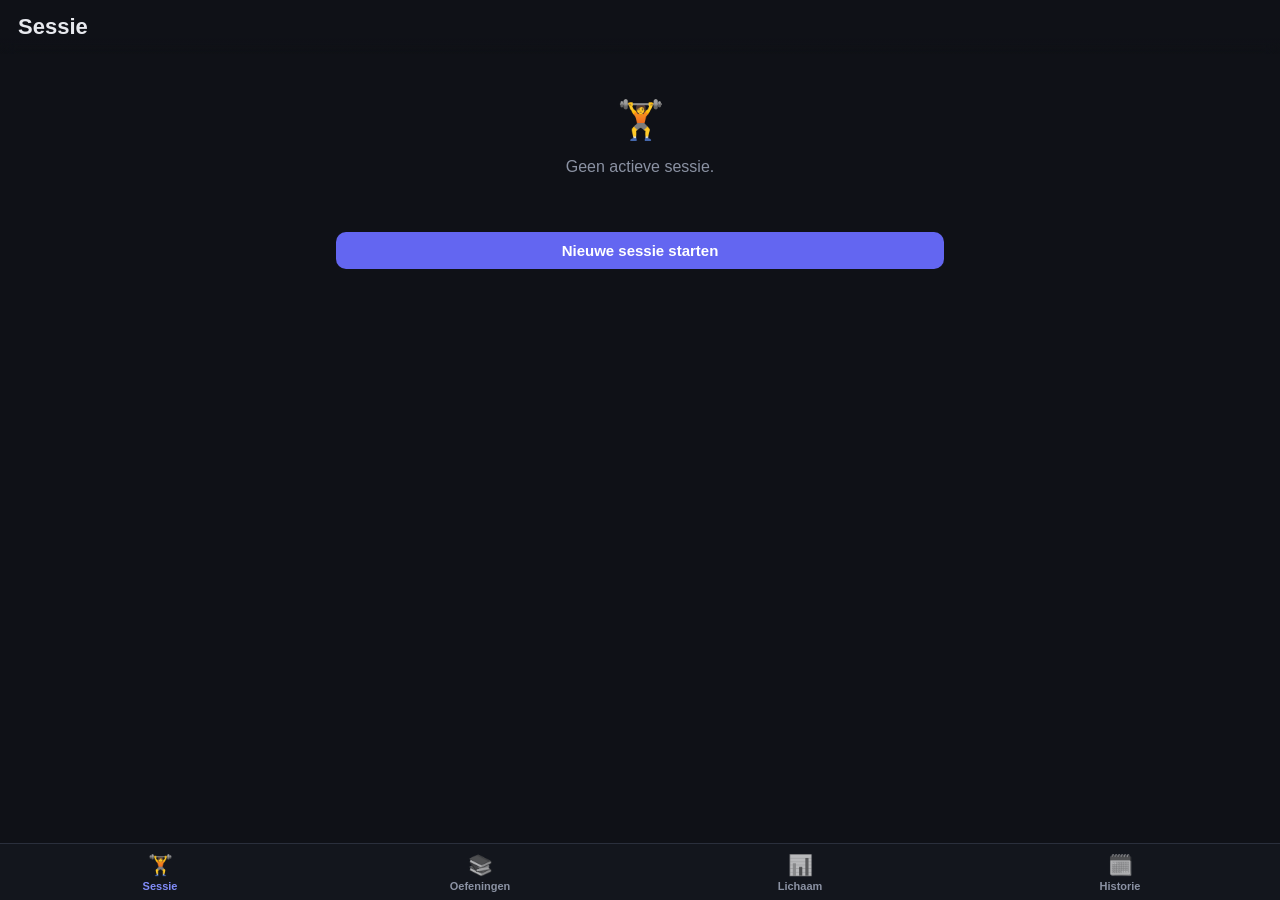
==== index.html @ 873b9fd0 "Add files via upload" ====
<!DOCTYPE html>
<html lang="nl">
<head>
  <meta charset="UTF-8" />
  <meta name="viewport" content="width=device-width, initial-scale=1, viewport-fit=cover, maximum-scale=1" />
  <title>Gym Tracker</title>
  <meta name="theme-color" content="#0f1117" />
  <link rel="manifest" href="./manifest.webmanifest" />
  <link rel="apple-touch-icon" href="./icons/icon-192.png" />
  <meta name="apple-mobile-web-app-capable" content="yes" />
  <meta name="apple-mobile-web-app-status-bar-style" content="black-translucent" />
  <meta name="apple-mobile-web-app-title" content="Gym" />
  <link rel="stylesheet" href="./styles.css" />
</head>
<body>
  <header class="app-header">
    <h1 id="view-title">Sessie</h1>
    <div id="header-action"></div>
  </header>

  <main id="view"></main>

  <nav class="tabbar">
    <button class="tab" data-view="session"><span class="ico">🏋️</span><span>Sessie</span></button>
    <button class="tab" data-view="library"><span class="ico">📚</span><span>Oefeningen</span></button>
    <button class="tab" data-view="body"><span class="ico">📊</span><span>Lichaam</span></button>
    <button class="tab" data-view="history"><span class="ico">🗓️</span><span>Historie</span></button>
  </nav>

  <!-- Modal-host -->
  <div id="modal-root"></div>

  <script src="./app.js"></script>
</body>
</html>
---- styles.css ----
:root {
  --bg: #0f1117;
  --surface: #181b24;
  --surface-2: #20242f;
  --border: #2a2f3c;
  --text: #e7e9ee;
  --muted: #8b92a3;
  --accent: #6366f1;
  --accent-2: #818cf8;
  --danger: #ef4444;
  --ok: #22c55e;
  --radius: 14px;
  --safe-top: env(safe-area-inset-top, 0px);
  --safe-bottom: env(safe-area-inset-bottom, 0px);
}

* { box-sizing: border-box; -webkit-tap-highlight-color: transparent; }

html, body {
  margin: 0;
  background: var(--bg);
  color: var(--text);
  font-family: -apple-system, BlinkMacSystemFont, "Segoe UI", Roboto, sans-serif;
  font-size: 16px;
  overscroll-behavior-y: none;
}

body {
  min-height: 100vh;
  padding-bottom: calc(72px + var(--safe-bottom));
}

/* Header */
.app-header {
  position: sticky;
  top: 0;
  z-index: 10;
  display: flex;
  align-items: center;
  justify-content: space-between;
  padding: calc(var(--safe-top) + 14px) 18px 14px;
  background: linear-gradient(180deg, var(--bg) 70%, transparent);
  backdrop-filter: blur(8px);
}
.app-header h1 { font-size: 22px; font-weight: 700; margin: 0; }

#header-action button { font-size: 14px; }

/* Main */
main { padding: 4px 16px 24px; max-width: 640px; margin: 0 auto; }

/* Cards */
.card {
  background: var(--surface);
  border: 1px solid var(--border);
  border-radius: var(--radius);
  padding: 16px;
  margin-bottom: 12px;
}
.card-head {
  display: flex; align-items: center; justify-content: space-between;
  gap: 10px; margin-bottom: 10px;
}
.card-head h3 { margin: 0; font-size: 17px; }

.muted { color: var(--muted); }
.small { font-size: 13px; }
.center { text-align: center; }
.empty { color: var(--muted); text-align: center; padding: 40px 16px; }
.empty .big { font-size: 38px; display: block; margin-bottom: 10px; }

/* Buttons */
button {
  font-family: inherit;
  cursor: pointer;
  border: none;
  border-radius: 10px;
  padding: 10px 14px;
  background: var(--surface-2);
  color: var(--text);
  font-size: 15px;
  font-weight: 600;
  transition: transform .05s, background .15s;
}
button:active { transform: scale(.97); }
.btn-primary { background: var(--accent); color: #fff; }
.btn-primary:active { background: var(--accent-2); }
.btn-ghost { background: transparent; color: var(--accent-2); padding: 8px 6px; }
.btn-danger { background: transparent; color: var(--danger); }
.btn-block { width: 100%; }
.btn-row { display: flex; gap: 10px; }
.btn-sm { padding: 6px 10px; font-size: 13px; }
.fab-add {
  width: 100%; padding: 14px; font-size: 16px;
  background: var(--surface); border: 1px dashed var(--border); color: var(--accent-2);
}

/* Inputs */
input, select, textarea {
  font-family: inherit;
  font-size: 16px;
  background: var(--surface-2);
  border: 1px solid var(--border);
  color: var(--text);
  border-radius: 10px;
  padding: 11px 12px;
  width: 100%;
}
input:focus, select:focus, textarea:focus { outline: none; border-color: var(--accent); }
label { display: block; font-size: 13px; color: var(--muted); margin: 0 0 5px 2px; }
.field { margin-bottom: 14px; }
.row { display: flex; gap: 10px; }
.row > * { flex: 1; }

/* Set-rij */
.set-row {
  display: grid;
  grid-template-columns: 28px 1fr 1fr 40px;
  gap: 8px;
  align-items: center;
  margin-bottom: 8px;
}
.set-row .setnum {
  width: 28px; height: 28px; border-radius: 8px;
  background: var(--surface-2); color: var(--muted);
  display: grid; place-items: center; font-size: 13px; font-weight: 700;
}
.set-row input { padding: 9px 10px; text-align: center; }
.set-row .del { background: transparent; color: var(--muted); padding: 6px; }
.set-head {
  display: grid; grid-template-columns: 28px 1fr 1fr 40px; gap: 8px;
  font-size: 12px; color: var(--muted); margin-bottom: 6px; padding: 0 2px;
}

/* Pills / tags */
.pill {
  display: inline-block; padding: 3px 10px; border-radius: 999px;
  background: var(--surface-2); color: var(--muted); font-size: 12px; font-weight: 600;
}
.pill.accent { background: rgba(99,102,241,.18); color: var(--accent-2); }

/* Lijst-item */
.list-item {
  display: flex; align-items: center; justify-content: space-between;
  gap: 12px; padding: 14px 16px;
  background: var(--surface); border: 1px solid var(--border);
  border-radius: var(--radius); margin-bottom: 10px;
}
.list-item .li-main { min-width: 0; }
.list-item .li-title { font-weight: 600; }
.list-item .li-sub { color: var(--muted); font-size: 13px; margin-top: 2px; }

/* Tabbar */
.tabbar {
  position: fixed; left: 0; right: 0; bottom: 0; z-index: 20;
  display: flex;
  background: rgba(20,23,31,.92);
  backdrop-filter: blur(12px);
  border-top: 1px solid var(--border);
  padding-bottom: var(--safe-bottom);
}
.tab {
  flex: 1; background: transparent; border-radius: 0;
  display: flex; flex-direction: column; align-items: center; gap: 3px;
  padding: 9px 0 8px; color: var(--muted); font-size: 11px; font-weight: 600;
}
.tab .ico { font-size: 20px; filter: grayscale(1) opacity(.7); }
.tab.active { color: var(--accent-2); }
.tab.active .ico { filter: none; }

/* Modal */
#modal-root:empty { display: none; }
.modal-overlay {
  position: fixed; inset: 0; z-index: 50;
  background: rgba(0,0,0,.55);
  display: flex; align-items: flex-end; justify-content: center;
  animation: fade .15s ease;
}
.modal {
  width: 100%; max-width: 640px;
  background: var(--surface);
  border-radius: 18px 18px 0 0;
  border-top: 1px solid var(--border);
  padding: 18px 18px calc(20px + var(--safe-bottom));
  max-height: 88vh; overflow-y: auto;
  animation: slideup .22s cubic-bezier(.2,.8,.2,1);
}
.modal h2 { margin: 4px 0 16px; font-size: 19px; }
@keyframes fade { from { opacity: 0 } }
@keyframes slideup { from { transform: translateY(100%) } }

/* Chart */
.chart { width: 100%; height: 180px; display: block; }
.chart-dot { fill: var(--accent-2); }

/* Stat */
.stat-grid { display: grid; grid-template-columns: repeat(3, 1fr); gap: 10px; }
.stat {
  background: var(--surface-2); border-radius: 12px; padding: 12px; text-align: center;
}
.stat .val { font-size: 20px; font-weight: 700; }
.stat .lbl { font-size: 11px; color: var(--muted); margin-top: 2px; }

.divider { height: 1px; background: var(--border); margin: 14px 0; }
.flush-top { margin-top: -2px; }
.toast {
  position: fixed; left: 50%; bottom: calc(86px + var(--safe-bottom));
  transform: translateX(-50%);
  background: var(--surface-2); border: 1px solid var(--border);
  color: var(--text); padding: 10px 16px; border-radius: 999px;
  font-size: 14px; z-index: 60; animation: fade .15s;
  box-shadow: 0 8px 24px rgba(0,0,0,.4);
}
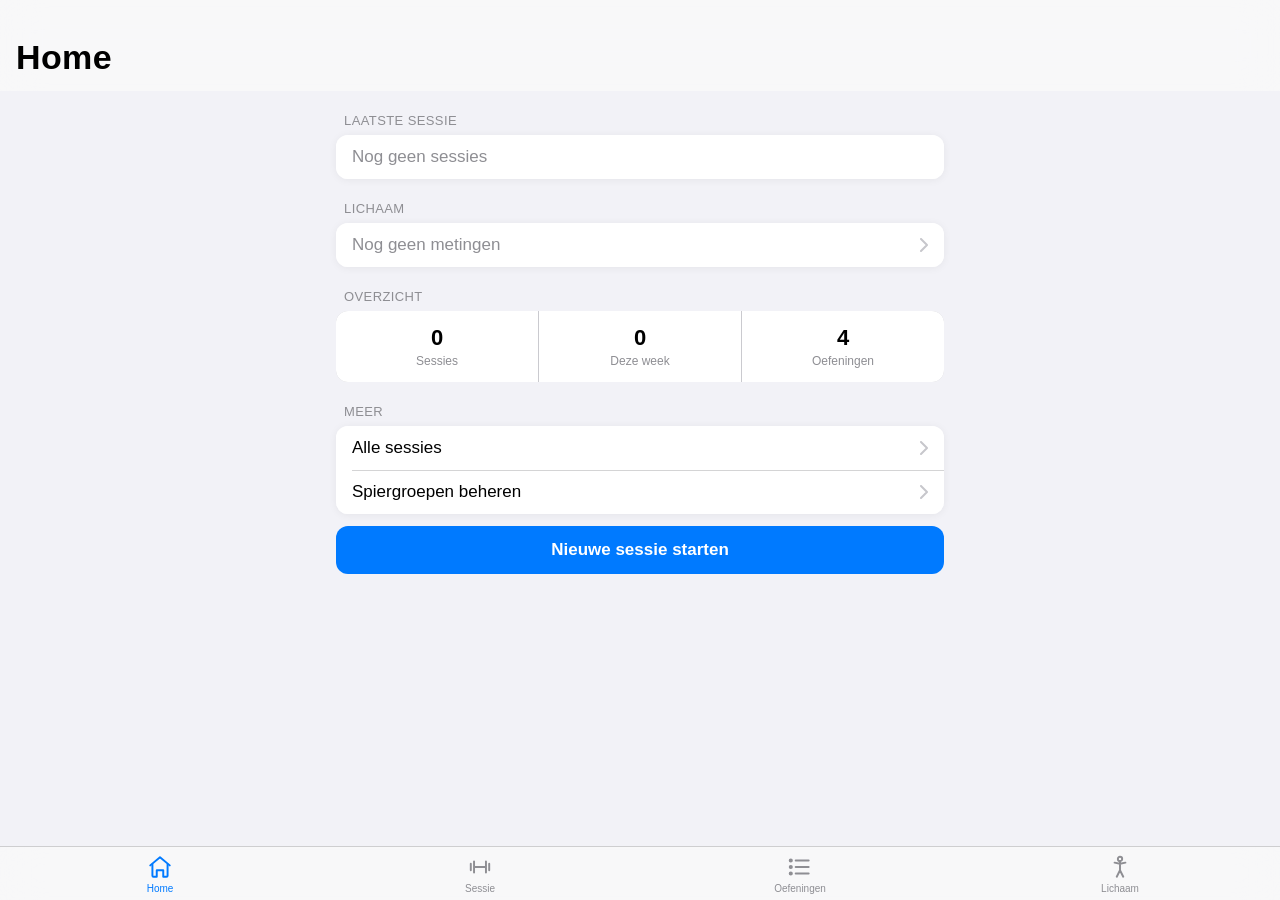
==== commit c27dc836: "Add files via upload" ====
--- a/index.html
+++ b/index.html
@@ -4,30 +4,29 @@
   <meta charset="UTF-8" />
   <meta name="viewport" content="width=device-width, initial-scale=1, viewport-fit=cover, maximum-scale=1" />
   <title>Gym Tracker</title>
-  <meta name="theme-color" content="#0f1117" />
+  <meta name="theme-color" content="#f9f9f9" media="(prefers-color-scheme: light)" />
+  <meta name="theme-color" content="#161616" media="(prefers-color-scheme: dark)" />
   <link rel="manifest" href="./manifest.webmanifest" />
   <link rel="apple-touch-icon" href="./icons/icon-192.png" />
   <meta name="apple-mobile-web-app-capable" content="yes" />
-  <meta name="apple-mobile-web-app-status-bar-style" content="black-translucent" />
+  <meta name="apple-mobile-web-app-status-bar-style" content="default" />
   <meta name="apple-mobile-web-app-title" content="Gym" />
   <link rel="stylesheet" href="./styles.css" />
 </head>
 <body>
   <header class="app-header">
-    <h1 id="view-title">Sessie</h1>
-    <div id="header-action"></div>
+    <div class="nav-row">
+      <div id="hdr-left"></div>
+      <div class="spacer"></div>
+      <div id="hdr-right"></div>
+    </div>
+    <h1 class="large-title" id="view-title">Home</h1>
   </header>
 
   <main id="view"></main>
 
-  <nav class="tabbar">
-    <button class="tab" data-view="session"><span class="ico">🏋️</span><span>Sessie</span></button>
-    <button class="tab" data-view="library"><span class="ico">📚</span><span>Oefeningen</span></button>
-    <button class="tab" data-view="body"><span class="ico">📊</span><span>Lichaam</span></button>
-    <button class="tab" data-view="history"><span class="ico">🗓️</span><span>Historie</span></button>
-  </nav>
+  <nav class="tabbar" id="tabbar"></nav>
 
-  <!-- Modal-host -->
   <div id="modal-root"></div>
 
   <script src="./app.js"></script>
--- a/styles.css
+++ b/styles.css
@@ -1,17 +1,42 @@
+/* ===== iOS-stijl design tokens ===== */
 :root {
-  --bg: #0f1117;
-  --surface: #181b24;
-  --surface-2: #20242f;
-  --border: #2a2f3c;
-  --text: #e7e9ee;
-  --muted: #8b92a3;
-  --accent: #6366f1;
-  --accent-2: #818cf8;
-  --danger: #ef4444;
-  --ok: #22c55e;
-  --radius: 14px;
+  /* Licht (standaard) */
+  --bg: #f2f2f7;
+  --surface: #ffffff;
+  --surface-2: #e9e9ee;
+  --text: #000000;
+  --text-2: #3c3c43;
+  --muted: #8e8e93;
+  --separator: rgba(60, 60, 67, 0.22);
+  --accent: #007aff;
+  --green: #34c759;
+  --red: #ff3b30;
+  --orange: #ff9500;
+  --seg-active: #ffffff;
+  --nav-bg: rgba(249, 249, 249, 0.8);
+  --shadow: 0 1px 8px rgba(0, 0, 0, 0.06);
+  --radius: 12px;
   --safe-top: env(safe-area-inset-top, 0px);
   --safe-bottom: env(safe-area-inset-bottom, 0px);
+}
+
+@media (prefers-color-scheme: dark) {
+  :root {
+    --bg: #000000;
+    --surface: #1c1c1e;
+    --surface-2: #2c2c2e;
+    --text: #ffffff;
+    --text-2: #ebebf5;
+    --muted: #8e8e93;
+    --separator: rgba(84, 84, 88, 0.6);
+    --accent: #0a84ff;
+    --green: #30d158;
+    --red: #ff453a;
+    --orange: #ff9f0a;
+    --seg-active: #636366;
+    --nav-bg: rgba(22, 22, 22, 0.8);
+    --shadow: none;
+  }
 }
 
 * { box-sizing: border-box; -webkit-tap-highlight-color: transparent; }
@@ -20,194 +45,207 @@
   margin: 0;
   background: var(--bg);
   color: var(--text);
-  font-family: -apple-system, BlinkMacSystemFont, "Segoe UI", Roboto, sans-serif;
-  font-size: 16px;
+  font-family: -apple-system, BlinkMacSystemFont, "SF Pro Text", "Segoe UI", Roboto, sans-serif;
+  font-size: 17px;
+  -webkit-font-smoothing: antialiased;
   overscroll-behavior-y: none;
 }
-
-body {
-  min-height: 100vh;
-  padding-bottom: calc(72px + var(--safe-bottom));
-}
-
-/* Header */
+body { min-height: 100vh; padding-bottom: calc(64px + var(--safe-bottom)); }
+
+/* ===== Header ===== */
 .app-header {
-  position: sticky;
-  top: 0;
-  z-index: 10;
-  display: flex;
-  align-items: center;
-  justify-content: space-between;
-  padding: calc(var(--safe-top) + 14px) 18px 14px;
-  background: linear-gradient(180deg, var(--bg) 70%, transparent);
-  backdrop-filter: blur(8px);
-}
-.app-header h1 { font-size: 22px; font-weight: 700; margin: 0; }
-
-#header-action button { font-size: 14px; }
-
-/* Main */
-main { padding: 4px 16px 24px; max-width: 640px; margin: 0 auto; }
-
-/* Cards */
+  position: sticky; top: 0; z-index: 10;
+  padding: calc(var(--safe-top) + 6px) 16px 6px;
+  background: var(--nav-bg);
+  backdrop-filter: saturate(180%) blur(20px);
+  -webkit-backdrop-filter: saturate(180%) blur(20px);
+}
+.nav-row {
+  display: flex; align-items: center; justify-content: space-between;
+  min-height: 30px; gap: 8px;
+}
+.nav-back {
+  background: none; border: none; color: var(--accent);
+  font-size: 17px; font-weight: 400; padding: 4px 0; display: flex; align-items: center; gap: 2px;
+}
+.nav-back svg { width: 12px; height: 20px; }
+.nav-action { background: none; color: var(--accent); font-weight: 400; font-size: 17px; padding: 4px 0; }
+.nav-action.bold { font-weight: 600; }
+.large-title { font-size: 34px; font-weight: 700; letter-spacing: 0.37px; margin: 2px 0 8px; }
+.app-header.compact .large-title { display: none; }
+
+/* ===== Main ===== */
+main { padding: 0 16px 28px; max-width: 640px; margin: 0 auto; }
+
+/* ===== Inset-grouped lijsten ===== */
+.group-label {
+  font-size: 13px; color: var(--muted);
+  margin: 22px 8px 7px; text-transform: uppercase; letter-spacing: 0.4px;
+}
+.group {
+  background: var(--surface); border-radius: var(--radius);
+  overflow: hidden; box-shadow: var(--shadow); margin-bottom: 8px;
+}
+.row {
+  display: flex; align-items: center; gap: 12px;
+  padding: 12px 16px; min-height: 44px;
+  position: relative; background: var(--surface);
+}
+.row + .row::before {
+  content: ""; position: absolute; top: 0; left: 16px; right: 0;
+  height: 0.5px; background: var(--separator);
+}
+.row:active { background: var(--surface-2); }
+.row .r-main { flex: 1; min-width: 0; }
+.row .r-title { font-size: 17px; }
+.row .r-sub { font-size: 13px; color: var(--muted); margin-top: 2px; }
+.row .r-value { color: var(--muted); font-size: 17px; }
+.chevron { color: #c7c7cc; width: 8px; height: 14px; flex-shrink: 0; }
+@media (prefers-color-scheme: dark) { .chevron { color: #48484a; } }
+
+/* ===== Cards ===== */
 .card {
-  background: var(--surface);
-  border: 1px solid var(--border);
-  border-radius: var(--radius);
-  padding: 16px;
-  margin-bottom: 12px;
-}
-.card-head {
-  display: flex; align-items: center; justify-content: space-between;
-  gap: 10px; margin-bottom: 10px;
-}
-.card-head h3 { margin: 0; font-size: 17px; }
+  background: var(--surface); border-radius: 16px; padding: 16px;
+  box-shadow: var(--shadow); margin-bottom: 14px;
+}
+.card-head { display: flex; align-items: center; justify-content: space-between; gap: 10px; margin-bottom: 12px; }
+.card-head h3 { margin: 0; font-size: 20px; font-weight: 700; }
 
 .muted { color: var(--muted); }
 .small { font-size: 13px; }
 .center { text-align: center; }
-.empty { color: var(--muted); text-align: center; padding: 40px 16px; }
-.empty .big { font-size: 38px; display: block; margin-bottom: 10px; }
-
-/* Buttons */
-button {
-  font-family: inherit;
-  cursor: pointer;
-  border: none;
-  border-radius: 10px;
-  padding: 10px 14px;
-  background: var(--surface-2);
-  color: var(--text);
-  font-size: 15px;
-  font-weight: 600;
-  transition: transform .05s, background .15s;
-}
-button:active { transform: scale(.97); }
-.btn-primary { background: var(--accent); color: #fff; }
-.btn-primary:active { background: var(--accent-2); }
-.btn-ghost { background: transparent; color: var(--accent-2); padding: 8px 6px; }
-.btn-danger { background: transparent; color: var(--danger); }
-.btn-block { width: 100%; }
-.btn-row { display: flex; gap: 10px; }
-.btn-sm { padding: 6px 10px; font-size: 13px; }
-.fab-add {
-  width: 100%; padding: 14px; font-size: 16px;
-  background: var(--surface); border: 1px dashed var(--border); color: var(--accent-2);
-}
-
-/* Inputs */
+
+/* ===== Empty state ===== */
+.empty { color: var(--muted); text-align: center; padding: 56px 16px 32px; }
+.empty .big { font-size: 52px; display: block; margin-bottom: 14px; }
+.empty p { font-size: 16px; }
+
+/* ===== Buttons ===== */
+button { font-family: inherit; cursor: pointer; border: none; font-size: 17px; }
+.btn-primary {
+  background: var(--accent); color: #fff; border-radius: 12px;
+  padding: 14px; font-weight: 600; width: 100%;
+}
+.btn-primary:active { filter: brightness(0.92); }
+.btn-tinted {
+  background: color-mix(in srgb, var(--accent) 14%, transparent);
+  color: var(--accent); border-radius: 12px; padding: 13px; font-weight: 600; width: 100%;
+}
+.btn-grey {
+  background: var(--surface-2); color: var(--text); border-radius: 12px;
+  padding: 13px; font-weight: 600; width: 100%;
+}
+.btn-link { background: none; color: var(--accent); padding: 8px 0; font-weight: 400; }
+.btn-destructive { background: none; color: var(--red); width: 100%; padding: 14px; font-weight: 400; }
+.btn-add-cell {
+  width: 100%; background: var(--surface); border-radius: var(--radius);
+  padding: 14px 16px; color: var(--accent); font-weight: 400; text-align: left;
+  box-shadow: var(--shadow); display: flex; align-items: center; gap: 8px;
+}
+.plus-circle { width: 22px; height: 22px; flex-shrink: 0; }
+
+/* ===== Inputs ===== */
 input, select, textarea {
-  font-family: inherit;
-  font-size: 16px;
-  background: var(--surface-2);
-  border: 1px solid var(--border);
-  color: var(--text);
-  border-radius: 10px;
-  padding: 11px 12px;
-  width: 100%;
-}
-input:focus, select:focus, textarea:focus { outline: none; border-color: var(--accent); }
-label { display: block; font-size: 13px; color: var(--muted); margin: 0 0 5px 2px; }
+  font-family: inherit; font-size: 17px;
+  background: var(--surface-2); border: none; color: var(--text);
+  border-radius: 10px; padding: 12px 14px; width: 100%;
+}
+input:focus, select:focus, textarea:focus { outline: 2px solid var(--accent); outline-offset: -1px; }
+select { appearance: none; -webkit-appearance: none; background-image: none; }
 .field { margin-bottom: 14px; }
-.row { display: flex; gap: 10px; }
-.row > * { flex: 1; }
-
-/* Set-rij */
-.set-row {
-  display: grid;
-  grid-template-columns: 28px 1fr 1fr 40px;
-  gap: 8px;
-  align-items: center;
-  margin-bottom: 8px;
-}
+.field label { display: block; font-size: 13px; color: var(--muted); margin: 0 0 6px 4px; }
+.row-inputs { display: flex; gap: 10px; }
+.row-inputs > * { flex: 1; }
+
+/* select met chevron */
+.select-wrap { position: relative; }
+.select-wrap::after {
+  content: ""; position: absolute; right: 14px; top: 50%; transform: translateY(-50%);
+  width: 10px; height: 6px; pointer-events: none;
+  background: var(--muted);
+  clip-path: polygon(0 0, 100% 0, 50% 100%);
+}
+
+/* ===== Set-rijen (sessie) ===== */
+.set-head, .set-row { display: grid; grid-template-columns: 30px 1fr 1fr 36px; gap: 8px; align-items: center; }
+.set-head { font-size: 12px; color: var(--muted); margin: 4px 0 6px; padding: 0 2px; }
+.set-row { margin-bottom: 8px; }
 .set-row .setnum {
-  width: 28px; height: 28px; border-radius: 8px;
-  background: var(--surface-2); color: var(--muted);
-  display: grid; place-items: center; font-size: 13px; font-weight: 700;
-}
-.set-row input { padding: 9px 10px; text-align: center; }
-.set-row .del { background: transparent; color: var(--muted); padding: 6px; }
-.set-head {
-  display: grid; grid-template-columns: 28px 1fr 1fr 40px; gap: 8px;
-  font-size: 12px; color: var(--muted); margin-bottom: 6px; padding: 0 2px;
-}
-
-/* Pills / tags */
+  width: 28px; height: 28px; border-radius: 8px; background: var(--surface-2);
+  color: var(--muted); display: grid; place-items: center; font-size: 14px; font-weight: 600;
+}
+.set-row input { text-align: center; padding: 10px; }
+.set-row .del { background: none; color: var(--muted); padding: 4px; font-size: 18px; }
+
+/* ===== Pills ===== */
 .pill {
   display: inline-block; padding: 3px 10px; border-radius: 999px;
-  background: var(--surface-2); color: var(--muted); font-size: 12px; font-weight: 600;
-}
-.pill.accent { background: rgba(99,102,241,.18); color: var(--accent-2); }
-
-/* Lijst-item */
-.list-item {
-  display: flex; align-items: center; justify-content: space-between;
-  gap: 12px; padding: 14px 16px;
-  background: var(--surface); border: 1px solid var(--border);
-  border-radius: var(--radius); margin-bottom: 10px;
-}
-.list-item .li-main { min-width: 0; }
-.list-item .li-title { font-weight: 600; }
-.list-item .li-sub { color: var(--muted); font-size: 13px; margin-top: 2px; }
-
-/* Tabbar */
+  background: color-mix(in srgb, var(--accent) 14%, transparent);
+  color: var(--accent); font-size: 13px; font-weight: 600;
+}
+
+/* ===== Segmented control ===== */
+.segmented { display: flex; background: var(--surface-2); border-radius: 9px; padding: 2px; gap: 2px; margin-bottom: 14px; }
+.segmented button {
+  flex: 1; border-radius: 7px; background: transparent; color: var(--text);
+  padding: 7px 4px; font-size: 13px; font-weight: 500;
+}
+.segmented button.active { background: var(--seg-active); font-weight: 600; box-shadow: 0 1px 4px rgba(0,0,0,.12); }
+
+/* ===== Stats ===== */
+.stat-grid { display: grid; grid-template-columns: repeat(3, 1fr); gap: 1px; background: var(--separator); border-radius: 12px; overflow: hidden; }
+.stat { background: var(--surface); padding: 14px 8px; text-align: center; }
+.stat .val { font-size: 22px; font-weight: 700; }
+.stat .val .u { font-size: 13px; color: var(--muted); font-weight: 400; }
+.stat .lbl { font-size: 12px; color: var(--muted); margin-top: 3px; }
+.delta-up { color: var(--green); }
+.delta-down { color: var(--accent); }
+
+/* ===== Chart ===== */
+.chart { width: 100%; height: 190px; display: block; }
+.chart-line { fill: none; stroke: var(--accent); stroke-width: 2.5; stroke-linejoin: round; stroke-linecap: round; }
+.chart-fill { fill: color-mix(in srgb, var(--accent) 12%, transparent); stroke: none; }
+.chart-dot { fill: var(--accent); }
+.chart-lbl { fill: var(--muted); font-size: 11px; }
+
+/* ===== Tabbar ===== */
 .tabbar {
   position: fixed; left: 0; right: 0; bottom: 0; z-index: 20;
-  display: flex;
-  background: rgba(20,23,31,.92);
-  backdrop-filter: blur(12px);
-  border-top: 1px solid var(--border);
-  padding-bottom: var(--safe-bottom);
+  display: flex; padding-bottom: var(--safe-bottom);
+  background: var(--nav-bg);
+  backdrop-filter: saturate(180%) blur(20px);
+  -webkit-backdrop-filter: saturate(180%) blur(20px);
+  border-top: 0.5px solid var(--separator);
 }
 .tab {
-  flex: 1; background: transparent; border-radius: 0;
-  display: flex; flex-direction: column; align-items: center; gap: 3px;
-  padding: 9px 0 8px; color: var(--muted); font-size: 11px; font-weight: 600;
-}
-.tab .ico { font-size: 20px; filter: grayscale(1) opacity(.7); }
-.tab.active { color: var(--accent-2); }
-.tab.active .ico { filter: none; }
-
-/* Modal */
+  flex: 1; background: none; display: flex; flex-direction: column; align-items: center; gap: 3px;
+  padding: 7px 0 6px; color: var(--muted); font-size: 10px; font-weight: 500;
+}
+.tab svg { width: 26px; height: 26px; }
+.tab.active { color: var(--accent); }
+
+/* ===== Modal (iOS sheet) ===== */
 #modal-root:empty { display: none; }
 .modal-overlay {
-  position: fixed; inset: 0; z-index: 50;
-  background: rgba(0,0,0,.55);
-  display: flex; align-items: flex-end; justify-content: center;
-  animation: fade .15s ease;
+  position: fixed; inset: 0; z-index: 50; background: rgba(0, 0, 0, 0.4);
+  display: flex; align-items: flex-end; justify-content: center; animation: fade 0.2s ease;
 }
 .modal {
-  width: 100%; max-width: 640px;
-  background: var(--surface);
-  border-radius: 18px 18px 0 0;
-  border-top: 1px solid var(--border);
-  padding: 18px 18px calc(20px + var(--safe-bottom));
-  max-height: 88vh; overflow-y: auto;
-  animation: slideup .22s cubic-bezier(.2,.8,.2,1);
-}
-.modal h2 { margin: 4px 0 16px; font-size: 19px; }
-@keyframes fade { from { opacity: 0 } }
-@keyframes slideup { from { transform: translateY(100%) } }
-
-/* Chart */
-.chart { width: 100%; height: 180px; display: block; }
-.chart-dot { fill: var(--accent-2); }
-
-/* Stat */
-.stat-grid { display: grid; grid-template-columns: repeat(3, 1fr); gap: 10px; }
-.stat {
-  background: var(--surface-2); border-radius: 12px; padding: 12px; text-align: center;
-}
-.stat .val { font-size: 20px; font-weight: 700; }
-.stat .lbl { font-size: 11px; color: var(--muted); margin-top: 2px; }
-
-.divider { height: 1px; background: var(--border); margin: 14px 0; }
-.flush-top { margin-top: -2px; }
+  width: 100%; max-width: 640px; background: var(--bg);
+  border-radius: 14px 14px 0 0; padding: 10px 16px calc(20px + var(--safe-bottom));
+  max-height: 92vh; overflow-y: auto; animation: slideup 0.28s cubic-bezier(0.2, 0.8, 0.2, 1);
+}
+.modal-grabber { width: 36px; height: 5px; border-radius: 3px; background: var(--separator); margin: 6px auto 14px; }
+.modal h2 { margin: 0 0 16px; font-size: 20px; font-weight: 700; text-align: center; }
+@keyframes fade { from { opacity: 0; } }
+@keyframes slideup { from { transform: translateY(100%); } }
+
+/* ===== Toast ===== */
 .toast {
-  position: fixed; left: 50%; bottom: calc(86px + var(--safe-bottom));
-  transform: translateX(-50%);
-  background: var(--surface-2); border: 1px solid var(--border);
-  color: var(--text); padding: 10px 16px; border-radius: 999px;
-  font-size: 14px; z-index: 60; animation: fade .15s;
-  box-shadow: 0 8px 24px rgba(0,0,0,.4);
-}
+  position: fixed; left: 50%; bottom: calc(80px + var(--safe-bottom)); transform: translateX(-50%);
+  background: rgba(40, 40, 40, 0.95); color: #fff; padding: 11px 18px; border-radius: 999px;
+  font-size: 15px; z-index: 60; animation: fade 0.2s; box-shadow: 0 8px 30px rgba(0, 0, 0, 0.35);
+}
+
+.spacer { flex: 1; }
+.mt { margin-top: 12px; }
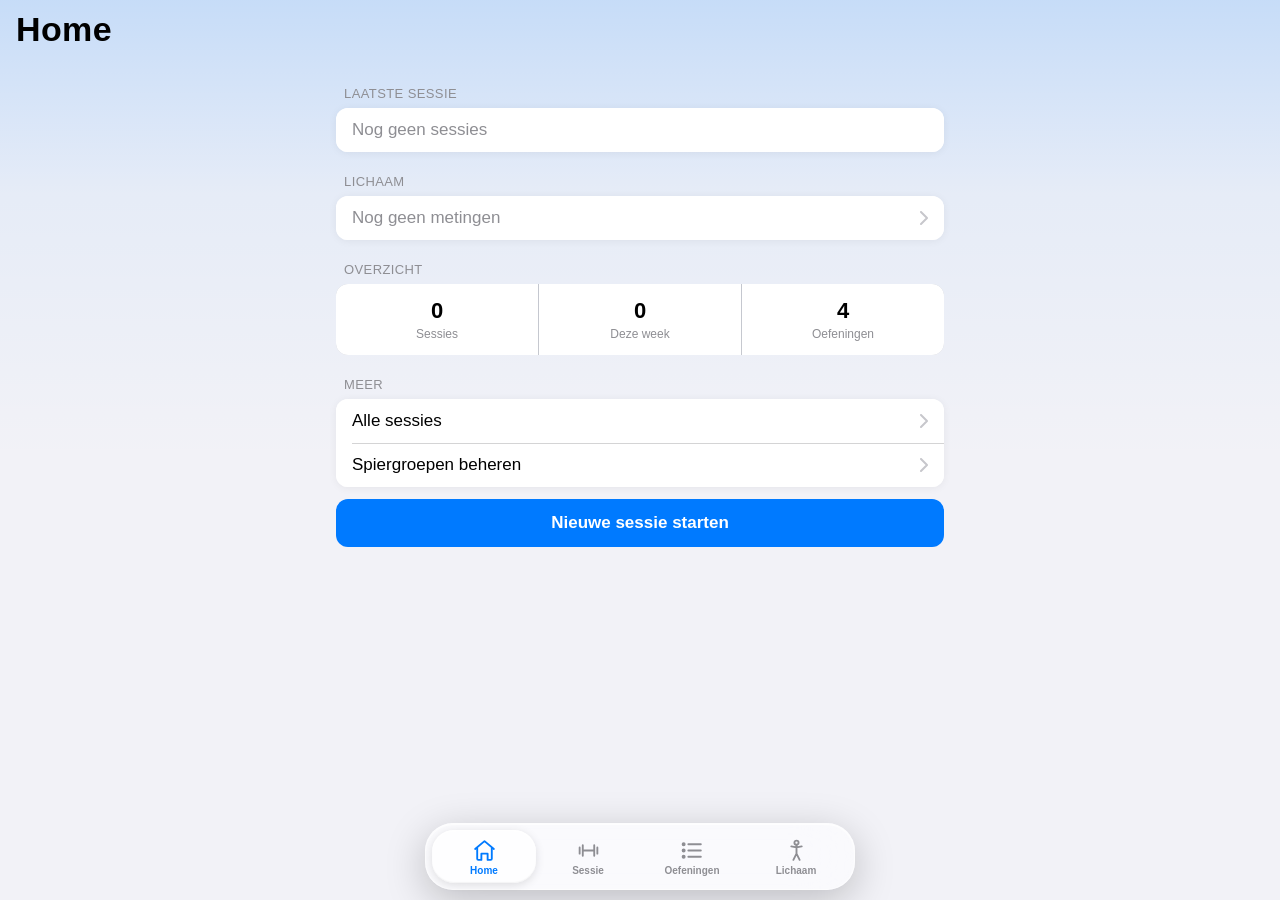
==== commit 997ea783: "Add files via upload" ====
--- a/index.html
+++ b/index.html
@@ -15,17 +15,16 @@
 </head>
 <body>
   <header class="app-header">
-    <div class="nav-row">
-      <div id="hdr-left"></div>
-      <div class="spacer"></div>
+    <div class="nav-row" id="hdr-back"></div>
+    <div class="title-row">
+      <h1 class="large-title" id="view-title">Home</h1>
       <div id="hdr-right"></div>
     </div>
-    <h1 class="large-title" id="view-title">Home</h1>
   </header>
 
   <main id="view"></main>
 
-  <nav class="tabbar" id="tabbar"></nav>
+  <nav class="tabbar"><div class="tabbar-pill" id="tabbar"></div></nav>
 
   <div id="modal-root"></div>
 
--- a/styles.css
+++ b/styles.css
@@ -1,4 +1,4 @@
-/* ===== iOS-stijl design tokens ===== */
+/* ===== iOS / Liquid Glass design tokens ===== */
 :root {
   /* Licht (standaard) */
   --bg: #f2f2f7;
@@ -13,8 +13,14 @@
   --red: #ff3b30;
   --orange: #ff9500;
   --seg-active: #ffffff;
-  --nav-bg: rgba(249, 249, 249, 0.8);
   --shadow: 0 1px 8px rgba(0, 0, 0, 0.06);
+  /* Glas */
+  --glass-bg: rgba(255, 255, 255, 0.6);
+  --glass-border: rgba(255, 255, 255, 0.55);
+  --glass-hi: rgba(255, 255, 255, 0.85);
+  --glass-active: rgba(255, 255, 255, 0.82);
+  /* Ambient gloed bovenaan (Apple Health-stijl) */
+  --hero: linear-gradient(180deg, rgba(0, 122, 255, 0.18) 0%, rgba(0, 122, 255, 0.05) 42%, rgba(0, 122, 255, 0) 100%);
   --radius: 12px;
   --safe-top: env(safe-area-inset-top, 0px);
   --safe-bottom: env(safe-area-inset-bottom, 0px);
@@ -34,67 +40,80 @@
     --red: #ff453a;
     --orange: #ff9f0a;
     --seg-active: #636366;
-    --nav-bg: rgba(22, 22, 22, 0.8);
     --shadow: none;
+    --glass-bg: rgba(40, 40, 42, 0.55);
+    --glass-border: rgba(255, 255, 255, 0.14);
+    --glass-hi: rgba(255, 255, 255, 0.16);
+    --glass-active: rgba(120, 120, 128, 0.5);
+    --hero: linear-gradient(180deg, rgba(10, 132, 255, 0.34) 0%, rgba(10, 132, 255, 0.10) 45%, rgba(10, 132, 255, 0) 100%);
   }
 }
 
 * { box-sizing: border-box; -webkit-tap-highlight-color: transparent; }
 
+html {
+  background: var(--bg);
+}
 html, body {
   margin: 0;
-  background: var(--bg);
   color: var(--text);
   font-family: -apple-system, BlinkMacSystemFont, "SF Pro Text", "Segoe UI", Roboto, sans-serif;
   font-size: 17px;
   -webkit-font-smoothing: antialiased;
   overscroll-behavior-y: none;
 }
-body { min-height: 100vh; padding-bottom: calc(64px + var(--safe-bottom)); }
+body {
+  min-height: 100vh;
+  padding-bottom: calc(96px + var(--safe-bottom));
+  background-color: var(--bg);
+  background-image: var(--hero);
+  background-repeat: no-repeat;
+  background-attachment: fixed;
+  background-position: top;
+  background-size: 100% 460px;
+}
 
 /* ===== Header ===== */
 .app-header {
   position: sticky; top: 0; z-index: 10;
-  padding: calc(var(--safe-top) + 6px) 16px 6px;
-  background: var(--nav-bg);
-  backdrop-filter: saturate(180%) blur(20px);
-  -webkit-backdrop-filter: saturate(180%) blur(20px);
-}
-.nav-row {
-  display: flex; align-items: center; justify-content: space-between;
-  min-height: 30px; gap: 8px;
-}
+  padding: calc(var(--safe-top) + 8px) 16px 4px;
+  background: transparent;
+  border-bottom: 0.5px solid transparent;
+  transition: background 0.25s ease, border-color 0.25s ease;
+}
+.app-header.scrolled {
+  background: var(--glass-bg);
+  backdrop-filter: saturate(180%) blur(22px);
+  -webkit-backdrop-filter: saturate(180%) blur(22px);
+  border-bottom-color: var(--separator);
+}
+.nav-row { display: flex; align-items: center; }
+.nav-row:empty { display: none; }
 .nav-back {
   background: none; border: none; color: var(--accent);
-  font-size: 17px; font-weight: 400; padding: 4px 0; display: flex; align-items: center; gap: 2px;
-}
-.nav-back svg { width: 12px; height: 20px; }
-.nav-action { background: none; color: var(--accent); font-weight: 400; font-size: 17px; padding: 4px 0; }
-.nav-action.bold { font-weight: 600; }
-.large-title { font-size: 34px; font-weight: 700; letter-spacing: 0.37px; margin: 2px 0 8px; }
-.app-header.compact .large-title { display: none; }
+  font-size: 17px; padding: 2px 0 4px; display: flex; align-items: center; gap: 3px;
+}
+.nav-back svg { width: 11px; height: 18px; }
+.title-row { display: flex; align-items: center; justify-content: space-between; gap: 10px; }
+.large-title { font-size: 34px; font-weight: 700; letter-spacing: 0.37px; margin: 2px 0 10px; flex: 1; min-width: 0; }
+.title-action { background: none; color: var(--accent); font-size: 17px; font-weight: 600; padding: 6px 0; white-space: nowrap; }
+.icon-btn {
+  width: 34px; height: 34px; border-radius: 50%; flex-shrink: 0;
+  background: var(--glass-bg); border: 1px solid var(--glass-border); color: var(--accent);
+  backdrop-filter: saturate(180%) blur(16px); -webkit-backdrop-filter: saturate(180%) blur(16px);
+  display: grid; place-items: center; box-shadow: inset 0 1px 1px var(--glass-hi);
+}
+.icon-btn:active { filter: brightness(0.92); transform: scale(0.94); }
+.icon-btn svg { width: 19px; height: 19px; }
 
 /* ===== Main ===== */
 main { padding: 0 16px 28px; max-width: 640px; margin: 0 auto; }
 
 /* ===== Inset-grouped lijsten ===== */
-.group-label {
-  font-size: 13px; color: var(--muted);
-  margin: 22px 8px 7px; text-transform: uppercase; letter-spacing: 0.4px;
-}
-.group {
-  background: var(--surface); border-radius: var(--radius);
-  overflow: hidden; box-shadow: var(--shadow); margin-bottom: 8px;
-}
-.row {
-  display: flex; align-items: center; gap: 12px;
-  padding: 12px 16px; min-height: 44px;
-  position: relative; background: var(--surface);
-}
-.row + .row::before {
-  content: ""; position: absolute; top: 0; left: 16px; right: 0;
-  height: 0.5px; background: var(--separator);
-}
+.group-label { font-size: 13px; color: var(--muted); margin: 22px 8px 7px; text-transform: uppercase; letter-spacing: 0.4px; }
+.group { background: var(--surface); border-radius: var(--radius); overflow: hidden; box-shadow: var(--shadow); margin-bottom: 8px; }
+.row { display: flex; align-items: center; gap: 12px; padding: 12px 16px; min-height: 44px; position: relative; background: var(--surface); }
+.row + .row::before { content: ""; position: absolute; top: 0; left: 16px; right: 0; height: 0.5px; background: var(--separator); }
 .row:active { background: var(--surface-2); }
 .row .r-main { flex: 1; min-width: 0; }
 .row .r-title { font-size: 17px; }
@@ -104,10 +123,7 @@
 @media (prefers-color-scheme: dark) { .chevron { color: #48484a; } }
 
 /* ===== Cards ===== */
-.card {
-  background: var(--surface); border-radius: 16px; padding: 16px;
-  box-shadow: var(--shadow); margin-bottom: 14px;
-}
+.card { background: var(--surface); border-radius: 16px; padding: 16px; box-shadow: var(--shadow); margin-bottom: 14px; }
 .card-head { display: flex; align-items: center; justify-content: space-between; gap: 10px; margin-bottom: 12px; }
 .card-head h3 { margin: 0; font-size: 20px; font-weight: 700; }
 
@@ -122,74 +138,52 @@
 
 /* ===== Buttons ===== */
 button { font-family: inherit; cursor: pointer; border: none; font-size: 17px; }
-.btn-primary {
-  background: var(--accent); color: #fff; border-radius: 12px;
-  padding: 14px; font-weight: 600; width: 100%;
-}
+.btn-primary { background: var(--accent); color: #fff; border-radius: 12px; padding: 14px; font-weight: 600; width: 100%; }
 .btn-primary:active { filter: brightness(0.92); }
-.btn-tinted {
-  background: color-mix(in srgb, var(--accent) 14%, transparent);
-  color: var(--accent); border-radius: 12px; padding: 13px; font-weight: 600; width: 100%;
-}
-.btn-grey {
-  background: var(--surface-2); color: var(--text); border-radius: 12px;
-  padding: 13px; font-weight: 600; width: 100%;
-}
+.btn-tinted { background: color-mix(in srgb, var(--accent) 14%, transparent); color: var(--accent); border-radius: 12px; padding: 13px; font-weight: 600; width: 100%; }
+.btn-grey { background: var(--surface-2); color: var(--text); border-radius: 12px; padding: 13px; font-weight: 600; width: 100%; }
 .btn-link { background: none; color: var(--accent); padding: 8px 0; font-weight: 400; }
 .btn-destructive { background: none; color: var(--red); width: 100%; padding: 14px; font-weight: 400; }
-.btn-add-cell {
-  width: 100%; background: var(--surface); border-radius: var(--radius);
-  padding: 14px 16px; color: var(--accent); font-weight: 400; text-align: left;
-  box-shadow: var(--shadow); display: flex; align-items: center; gap: 8px;
-}
+.btn-add-cell { width: 100%; background: var(--surface); border-radius: var(--radius); padding: 14px 16px; color: var(--accent); font-weight: 400; text-align: left; box-shadow: var(--shadow); display: flex; align-items: center; gap: 8px; }
 .plus-circle { width: 22px; height: 22px; flex-shrink: 0; }
 
 /* ===== Inputs ===== */
-input, select, textarea {
-  font-family: inherit; font-size: 17px;
-  background: var(--surface-2); border: none; color: var(--text);
-  border-radius: 10px; padding: 12px 14px; width: 100%;
-}
+input, select, textarea { font-family: inherit; font-size: 17px; background: var(--surface-2); border: none; color: var(--text); border-radius: 10px; padding: 12px 14px; width: 100%; }
 input:focus, select:focus, textarea:focus { outline: 2px solid var(--accent); outline-offset: -1px; }
-select { appearance: none; -webkit-appearance: none; background-image: none; }
+select { appearance: none; -webkit-appearance: none; }
 .field { margin-bottom: 14px; }
 .field label { display: block; font-size: 13px; color: var(--muted); margin: 0 0 6px 4px; }
 .row-inputs { display: flex; gap: 10px; }
 .row-inputs > * { flex: 1; }
-
-/* select met chevron */
 .select-wrap { position: relative; }
-.select-wrap::after {
-  content: ""; position: absolute; right: 14px; top: 50%; transform: translateY(-50%);
-  width: 10px; height: 6px; pointer-events: none;
-  background: var(--muted);
-  clip-path: polygon(0 0, 100% 0, 50% 100%);
-}
-
-/* ===== Set-rijen (sessie) ===== */
+.select-wrap::after { content: ""; position: absolute; right: 14px; top: 50%; transform: translateY(-50%); width: 10px; height: 6px; pointer-events: none; background: var(--muted); clip-path: polygon(0 0, 100% 0, 50% 100%); }
+
+/* ===== Set-rijen ===== */
 .set-head, .set-row { display: grid; grid-template-columns: 30px 1fr 1fr 36px; gap: 8px; align-items: center; }
 .set-head { font-size: 12px; color: var(--muted); margin: 4px 0 6px; padding: 0 2px; }
 .set-row { margin-bottom: 8px; }
-.set-row .setnum {
-  width: 28px; height: 28px; border-radius: 8px; background: var(--surface-2);
-  color: var(--muted); display: grid; place-items: center; font-size: 14px; font-weight: 600;
-}
+.set-row .setnum { width: 28px; height: 28px; border-radius: 8px; background: var(--surface-2); color: var(--muted); display: grid; place-items: center; font-size: 14px; font-weight: 600; }
 .set-row input { text-align: center; padding: 10px; }
 .set-row .del { background: none; color: var(--muted); padding: 4px; font-size: 18px; }
+.vol-line { font-size: 13px; color: var(--muted); margin-top: 6px; }
+.vol-line b { color: var(--text); }
+
+/* ===== Timer ===== */
+.timer-card {
+  display: flex; align-items: center; justify-content: space-between;
+  background: var(--surface); border-radius: 16px; padding: 14px 18px; box-shadow: var(--shadow); margin: 12px 0 14px;
+}
+.timer-card .t-time { font-size: 30px; font-weight: 700; font-variant-numeric: tabular-nums; letter-spacing: 0.5px; }
+.timer-card .t-vol { text-align: right; }
+.timer-card .t-vol .v { font-size: 22px; font-weight: 700; }
+.timer-card .t-lbl { font-size: 12px; color: var(--muted); margin-top: 1px; }
 
 /* ===== Pills ===== */
-.pill {
-  display: inline-block; padding: 3px 10px; border-radius: 999px;
-  background: color-mix(in srgb, var(--accent) 14%, transparent);
-  color: var(--accent); font-size: 13px; font-weight: 600;
-}
+.pill { display: inline-block; padding: 3px 10px; border-radius: 999px; background: color-mix(in srgb, var(--accent) 14%, transparent); color: var(--accent); font-size: 13px; font-weight: 600; }
 
 /* ===== Segmented control ===== */
 .segmented { display: flex; background: var(--surface-2); border-radius: 9px; padding: 2px; gap: 2px; margin-bottom: 14px; }
-.segmented button {
-  flex: 1; border-radius: 7px; background: transparent; color: var(--text);
-  padding: 7px 4px; font-size: 13px; font-weight: 500;
-}
+.segmented button { flex: 1; border-radius: 7px; background: transparent; color: var(--text); padding: 7px 4px; font-size: 13px; font-weight: 500; }
 .segmented button.active { background: var(--seg-active); font-weight: 600; box-shadow: 0 1px 4px rgba(0,0,0,.12); }
 
 /* ===== Stats ===== */
@@ -208,32 +202,48 @@
 .chart-dot { fill: var(--accent); }
 .chart-lbl { fill: var(--muted); font-size: 11px; }
 
-/* ===== Tabbar ===== */
+/* ===== Zwevende glazen tabbalk (Liquid Glass) ===== */
 .tabbar {
   position: fixed; left: 0; right: 0; bottom: 0; z-index: 20;
-  display: flex; padding-bottom: var(--safe-bottom);
-  background: var(--nav-bg);
-  backdrop-filter: saturate(180%) blur(20px);
-  -webkit-backdrop-filter: saturate(180%) blur(20px);
-  border-top: 0.5px solid var(--separator);
+  display: flex; justify-content: center;
+  padding: 0 16px calc(10px + var(--safe-bottom));
+  pointer-events: none;
+}
+.tabbar-pill {
+  pointer-events: auto; position: relative; display: flex;
+  width: 100%; max-width: 430px; padding: 6px; border-radius: 28px;
+  background: var(--glass-bg);
+  backdrop-filter: saturate(200%) blur(28px);
+  -webkit-backdrop-filter: saturate(200%) blur(28px);
+  border: 1px solid var(--glass-border);
+  box-shadow: 0 10px 40px rgba(0, 0, 0, 0.22), inset 0 1px 1px var(--glass-hi);
+}
+.tab-highlight {
+  position: absolute; top: 6px; bottom: 6px; left: 6px;
+  width: calc((100% - 12px) / 4); border-radius: 22px;
+  background: var(--glass-active);
+  box-shadow: inset 0 1px 1px var(--glass-hi), inset 0 -1px 1px rgba(0,0,0,0.04), 0 2px 10px rgba(0, 0, 0, 0.12);
+  transform: translateX(calc(var(--idx, 0) * 100%));
+  transition: transform 0.42s cubic-bezier(0.34, 1.3, 0.5, 1);
 }
 .tab {
-  flex: 1; background: none; display: flex; flex-direction: column; align-items: center; gap: 3px;
-  padding: 7px 0 6px; color: var(--muted); font-size: 10px; font-weight: 500;
-}
-.tab svg { width: 26px; height: 26px; }
+  position: relative; z-index: 1; flex: 1; background: none;
+  display: flex; flex-direction: column; align-items: center; gap: 2px;
+  padding: 8px 0 7px; color: var(--muted); font-size: 10px; font-weight: 600;
+  transition: color 0.25s, transform 0.1s;
+}
+.tab svg { width: 25px; height: 25px; }
 .tab.active { color: var(--accent); }
-
-/* ===== Modal (iOS sheet) ===== */
+.tab:active { transform: scale(0.9); }
+
+/* ===== Modal (glas-sheet) ===== */
 #modal-root:empty { display: none; }
-.modal-overlay {
-  position: fixed; inset: 0; z-index: 50; background: rgba(0, 0, 0, 0.4);
-  display: flex; align-items: flex-end; justify-content: center; animation: fade 0.2s ease;
-}
+.modal-overlay { position: fixed; inset: 0; z-index: 50; background: rgba(0, 0, 0, 0.4); display: flex; align-items: flex-end; justify-content: center; animation: fade 0.2s ease; }
 .modal {
   width: 100%; max-width: 640px; background: var(--bg);
-  border-radius: 14px 14px 0 0; padding: 10px 16px calc(20px + var(--safe-bottom));
+  border-radius: 16px 16px 0 0; padding: 10px 16px calc(20px + var(--safe-bottom));
   max-height: 92vh; overflow-y: auto; animation: slideup 0.28s cubic-bezier(0.2, 0.8, 0.2, 1);
+  border-top: 0.5px solid var(--glass-border);
 }
 .modal-grabber { width: 36px; height: 5px; border-radius: 3px; background: var(--separator); margin: 6px auto 14px; }
 .modal h2 { margin: 0 0 16px; font-size: 20px; font-weight: 700; text-align: center; }
@@ -241,11 +251,7 @@
 @keyframes slideup { from { transform: translateY(100%); } }
 
 /* ===== Toast ===== */
-.toast {
-  position: fixed; left: 50%; bottom: calc(80px + var(--safe-bottom)); transform: translateX(-50%);
-  background: rgba(40, 40, 40, 0.95); color: #fff; padding: 11px 18px; border-radius: 999px;
-  font-size: 15px; z-index: 60; animation: fade 0.2s; box-shadow: 0 8px 30px rgba(0, 0, 0, 0.35);
-}
+.toast { position: fixed; left: 50%; bottom: calc(110px + var(--safe-bottom)); transform: translateX(-50%); background: rgba(40, 40, 40, 0.95); color: #fff; padding: 11px 18px; border-radius: 999px; font-size: 15px; z-index: 60; animation: fade 0.2s; box-shadow: 0 8px 30px rgba(0, 0, 0, 0.35); }
 
 .spacer { flex: 1; }
 .mt { margin-top: 12px; }
